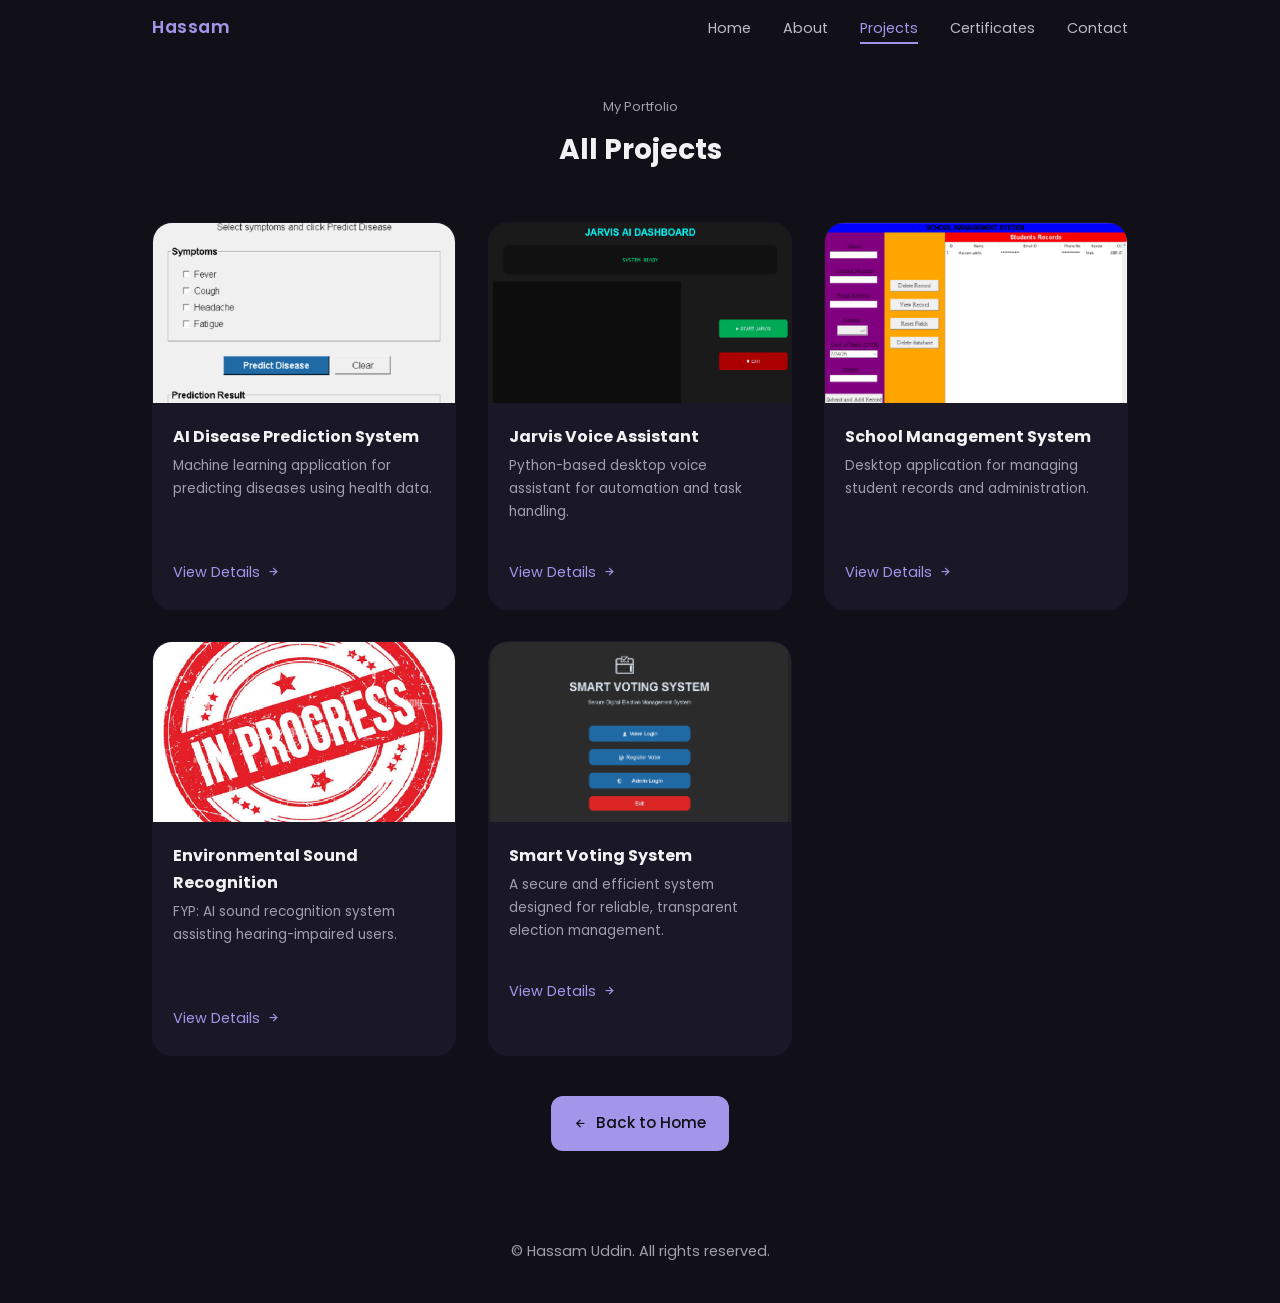
==== projects.html @ e7d29111 "Initial portfolio commit" ====
<!DOCTYPE html>
<html lang="en">

<head>
    <meta charset="UTF-8">
    <meta name="viewport" content="width=device-width, initial-scale=1.0">
    <title>All Projects | Hassam Uddin</title>

    <link rel="preconnect" href="https://fonts.googleapis.com">
    <link rel="preconnect" href="https://fonts.gstatic.com" crossorigin>
    <link href="https://fonts.googleapis.com/css2?family=Poppins:wght@400;500;600;700&display=swap" rel="stylesheet">
    <link href="https://unpkg.com/boxicons@2.1.4/css/boxicons.min.css" rel="stylesheet">

    <link rel="stylesheet" href="style.css">
</head>

<body>

    <header class="header" id="header">
        <nav class="nav container">
            <a href="index.html" class="nav__logo">Hassam</a>

            <div class="nav__menu" id="nav-menu">
                <ul class="nav__list">
                    <li class="nav__item"><a href="index.html#home" class="nav__link">Home</a></li>
                    <li class="nav__item"><a href="index.html#about" class="nav__link">About</a></li>
                    <li class="nav__item"><a href="projects.html" class="nav__link active-link">Projects</a></li>
                    <li class="nav__item"><a href="certificates.html" class="nav__link">Certificates</a></li>
                    <li class="nav__item"><a href="index.html#contact" class="nav__link">Contact</a></li>
                </ul>

                <div class="nav__close" id="nav-close"><i class='bx bx-x'></i></div>
            </div>

            <div class="nav__toggle" id="nav-toggle"><i class='bx bx-grid-alt'></i></div>
        </nav>
    </header>

    <main class="main">
        <section class="work section">
            <span class="section__subtitle">My Portfolio</span>
            <h2 class="section__title">All Projects</h2>

            <div class="work__container container grid" id="projects-container"></div>

            <div style="margin-top: 2.5rem; text-align: center;">
                <a href="index.html" class="button"><i class='bx bx-left-arrow-alt'></i> Back to Home</a>
            </div>
        </section>
    </main>

    <footer class="footer">
        <div class="footer__container container">
            <span class="footer__copy">&#169; Hassam Uddin. All rights reserved.</span>
        </div>
    </footer>

    <div id="modal-container"></div>

    <script src="script.js"></script>
</body>

</html>
---- style.css ----
/*=============== GOOGLE VARIABLES ===============*/
:root {
    --header-height: 3.5rem;

    --hue: 250;

    --first-color: hsl(var(--hue), 66%, 75%);
    --first-color-alt: hsl(var(--hue), 66%, 71%);
    --title-color: hsl(var(--hue), 8%, 95%);
    --text-color: hsl(var(--hue), 8%, 75%);
    --text-color-light: hsl(var(--hue), 8%, 65%);
    --body-color: hsl(var(--hue), 24%, 8%);
    --container-color: hsl(var(--hue), 24%, 12%);

    --body-font: 'Poppins', sans-serif;

    --biggest-font-size: 2.7rem;
    --h1-font-size: 1.75rem;
    --h2-font-size: 1.35rem;
    --h3-font-size: 1.05rem;
    --normal-font-size: .95rem;
    --small-font-size: .813rem;

    --mb-0-5: .5rem;
    --mb-0-75: .75rem;
    --mb-1: 1rem;
    --mb-1-5: 1.5rem;
    --mb-2: 2rem;
    --mb-2-5: 2.5rem;

    --transition: .35s ease;
}

/*=============== BASE ===============*/

* {
    margin: 0;
    padding: 0;
    box-sizing: border-box;
}

html {
    scroll-behavior: smooth;
}

body {
    font-family: var(--body-font);
    font-size: var(--normal-font-size);
    background: var(--body-color);
    color: var(--text-color);
    line-height: 1.7;
}

body::-webkit-scrollbar {
    width: 10px;
}

body::-webkit-scrollbar-track {
    background: var(--body-color);
}

body::-webkit-scrollbar-thumb {
    background: var(--container-color);
    border-radius: 20px;
}

body::-webkit-scrollbar-thumb:hover {
    background: var(--first-color);
}

::selection {
    background: var(--first-color);
    color: var(--body-color);
}

ul {
    list-style: none;
}

a {
    text-decoration: none;
}

img {
    max-width: 100%;
    height: auto;
    display: block;
}

.container {
    max-width: 1024px;
    margin-inline: auto;
    padding-inline: 1.5rem;
}

.grid {
    display: grid;
    gap: 1.5rem;
}

.section {
    padding: 5rem 0 2rem;
}

.section__subtitle {
    display: block;
    text-align: center;
    color: var(--text-color-light);
    font-size: var(--small-font-size);
    margin-bottom: .5rem;
}

.section__title {
    text-align: center;
    color: var(--title-color);
    font-size: var(--h1-font-size);
    margin-bottom: 3rem;
}

/*=============== HEADER ===============*/

.header {
    position: fixed;
    top: 0;
    left: 0;
    width: 100%;
    z-index: 100;
    transition: var(--transition);
}

.header.scroll-header {
    background: rgba(18, 18, 24, .72);
    backdrop-filter: blur(18px);
    -webkit-backdrop-filter: blur(18px);
    box-shadow: 0 6px 30px rgba(0, 0, 0, .35);
}

/*=============== NAV ===============*/

.nav {
    height: var(--header-height);
    display: flex;
    justify-content: space-between;
    align-items: center;
}

.nav__logo {
    color: var(--first-color);
    font-weight: 600;
    font-size: 1.1rem;
    letter-spacing: .5px;
    transition: var(--transition);
}

.nav__logo:hover {
    transform: translateY(-2px);
}

.nav__list {
    display: flex;
    column-gap: 2rem;
}

.nav__link {
    color: var(--text-color);
    position: relative;
    transition: var(--transition);
    font-size: .9rem;
}

.nav__link::after {
    content: '';
    position: absolute;
    width: 0;
    height: 2px;
    left: 0;
    bottom: -6px;
    background: var(--first-color);
    transition: var(--transition);
}

.nav__link:hover,
.active-link {
    color: var(--first-color);
}

.nav__link:hover::after,
.active-link::after {
    width: 100%;
}

/*=============== HOME ===============*/

.home__container {
    row-gap: 2rem;
    padding-top: 5rem;
    text-align: center;
}

.home__greeting {
    color: var(--text-color-light);
}

.home__name {
    color: var(--title-color);
    font-size: var(--biggest-font-size);
    margin: .5rem 0;
}

.home__profession {
    color: var(--first-color);
    font-size: 1.15rem;
    font-weight: 500;
    margin-bottom: .75rem;
}

.home__subtitle {
    max-width: 650px;
    margin: 0 auto 2rem;
    color: var(--text-color-light);
    font-weight: 400;
}

.home__handle {
    justify-self: center;
    width: 240px;
    height: 320px;
    border-radius: 12rem 12rem 1rem 1rem;
    overflow: hidden;

    background: linear-gradient(180deg,
            hsla(250, 66%, 75%, 1),
            hsla(250, 66%, 75%, .15));

    animation: floatImage 5s ease-in-out infinite;
}

.home__img {
    width: 100%;
    height: 100%;
    object-fit: cover;
}

.home__buttons {
    display: flex;
    justify-content: center;
    gap: 1rem;
    margin-top: 2rem;
    flex-wrap: wrap;
}

.button {
    display: inline-flex;
    align-items: center;
    gap: .5rem;
    padding: .9rem 1.4rem;
    border-radius: .75rem;

    background: var(--first-color);
    color: var(--body-color);

    font-weight: 500;

    transition: var(--transition);
}

.button:hover {
    transform: translateY(-4px);
    background: var(--first-color-alt);
    box-shadow: 0 10px 25px rgba(0, 0, 0, .25);
}

.button--ghost {
    background: transparent;
    border: 2px solid var(--first-color);
    color: var(--first-color);
}

.button--ghost:hover {
    color: var(--body-color);
}

.home__social {
    display: flex;
    justify-content: center;
    gap: 1rem;
    margin-top: 2rem;
}

.home__social-link {
    width: 45px;
    height: 45px;

    display: grid;
    place-items: center;

    background: var(--container-color);

    color: var(--first-color);

    border-radius: .75rem;

    font-size: 1.25rem;

    transition: var(--transition);
}

.home__social-link:hover {
    background: var(--first-color);
    color: var(--body-color);
    transform: translateY(-5px);
}

/*=============== FLOAT ANIMATION ===============*/

@keyframes floatImage {

    0% {
        transform: translateY(0);
    }

    50% {
        transform: translateY(-10px);
    }

    100% {
        transform: translateY(0);
    }

}

/*=============== ABOUT ===============*/

.about__container {
    grid-template-columns: repeat(auto-fit, minmax(300px, 1fr));
    align-items: center;
    gap: 3rem;
}

.about__img-wrapper {
    width: 260px;
    height: 320px;
    justify-self: center;

    overflow: hidden;
    border-radius: 1.5rem;

    transition: var(--transition);
}

.about__img {
    width: 100%;
    height: 100%;
    object-fit: cover;

    transition: .6s;
}

.about__img-wrapper:hover .about__img {
    transform: scale(1.08);
}

.about__data {
    text-align: center;
}

.about__description {
    margin-bottom: 2rem;
    color: var(--text-color);
    line-height: 1.9;
}

/*=============== PROJECTS ===============*/

.work__container {
    grid-template-columns: repeat(auto-fit, minmax(260px, 1fr));
    gap: 2rem;
}

.work__card {
    background: var(--container-color);

    border-radius: 1.25rem;

    overflow: hidden;

    cursor: pointer;

    transition: .4s;

    border: 1px solid transparent;
}

.work__card:hover {

    transform: translateY(-10px);

    border-color: rgba(255, 255, 255, .08);

    box-shadow:
        0 15px 35px rgba(0, 0, 0, .35);

}

.work__img {

    width: 100%;
    height: 180px;

    object-fit: cover;

    transition: .5s;

}

.work__card:hover .work__img {

    transform: scale(1.08);

}

.work__title {

    padding: 1.25rem 1.25rem .25rem;

    color: var(--title-color);

    font-size: 1rem;

}

.work__description {

    padding: 0 1.25rem;

    font-size: .85rem;

    color: var(--text-color-light);

    line-height: 1.7;

    min-height: 90px;

}

.work__button {

    display: inline-flex;

    align-items: center;

    gap: .35rem;

    margin: 1rem 1.25rem 1.5rem;

    color: var(--first-color);

    font-size: .9rem;

    transition: .3s;

}

.work__button i {

    transition: .3s;

}

.work__card:hover .work__button i {

    transform: translateX(6px);

}

/*=============== SHOW MORE BUTTON ===============*/

.work__more {

    margin-top: 3rem;

    display: flex;

    justify-content: center;

}

/*=============== CONTACT ===============*/

.contact__content {

    display: grid;

    grid-template-columns: repeat(auto-fit, minmax(250px, 1fr));

    gap: 1.75rem;

}

.contact__card {

    background: var(--container-color);

    padding: 2rem 1.5rem;

    border-radius: 1rem;

    text-align: center;

    transition: .35s;

    border: 1px solid transparent;

}

.contact__card:hover {

    transform: translateY(-8px);

    border-color: rgba(255, 255, 255, .08);

    box-shadow:

        0 15px 35px rgba(0, 0, 0, .35);

}

.contact__card-icon {

    font-size: 2rem;

    color: var(--first-color);

    margin-bottom: .75rem;

}

.contact__card-title {

    color: var(--title-color);

    margin-bottom: .25rem;

}

.contact__card-data {

    display: block;

    margin-bottom: 1rem;

    font-size: .85rem;

    word-break: break-word;

}

.contact__button {

    display: inline-flex;

    align-items: center;

    gap: .35rem;

    color: var(--first-color);

    transition: .3s;

}

.contact__button i {

    transition: .3s;

}

.contact__button:hover i {

    transform: translateX(5px);

}

/*=============== STATUS BADGE ===============*/

.status {

    display: inline-block;

    padding: .3rem .7rem;

    border-radius: 20px;

    background: rgba(138, 180, 255, .15);

    color: var(--first-color);

    font-size: .75rem;

    font-weight: 500;

    margin-top: .5rem;

}

/*=============== MODALS ===============*/

.modal {
    position: fixed;
    inset: 0;

    display: none;
    justify-content: center;
    align-items: center;

    padding: 1rem;

    background: rgba(0, 0, 0, .82);
    backdrop-filter: blur(10px);
    -webkit-backdrop-filter: blur(10px);

    z-index: 1000;

    opacity: 0;
    visibility: hidden;

    transition: .35s ease;
}

.modal.show {
    display: flex;
    opacity: 1;
    visibility: visible;
}

.modal__content {

    position: relative;

    width: 100%;
    max-width: 650px;
    max-height: 90vh;

    overflow-y: auto;

    padding: 2rem;

    border-radius: 1.5rem;

    background: rgba(28, 28, 38, .96);

    border: 1px solid rgba(255, 255, 255, .06);

    box-shadow:
        0 25px 60px rgba(0, 0, 0, .45);

    transform: scale(.9) translateY(20px);

    transition: .35s ease;

}

.modal.show .modal__content {

    transform: scale(1) translateY(0);

}

.modal__content::-webkit-scrollbar {

    width: 8px;

}

.modal__content::-webkit-scrollbar-thumb {

    background: var(--first-color);
    border-radius: 20px;

}

.modal__close {

    position: absolute;

    top: 1rem;
    right: 1.2rem;

    width: 40px;
    height: 40px;

    display: grid;
    place-items: center;

    border-radius: 50%;

    background: rgba(255, 255, 255, .05);

    color: var(--title-color);

    font-size: 1.4rem;

    cursor: pointer;

    transition: .3s;

}

.modal__close:hover {

    background: var(--first-color);

    color: var(--body-color);

    transform: rotate(90deg);

}

.modal__title {

    color: var(--title-color);

    text-align: center;

    margin-bottom: 1.5rem;

}

.modal__img {

    width: 100%;

    border-radius: 1rem;

    margin-bottom: 1.5rem;

    transition: .4s;

}

.modal__img:hover {

    transform: scale(1.02);

}

.modal__img--full {

    max-height: none;

    object-fit: contain;

}

.modal__body h3 {

    color: var(--first-color);

    margin-bottom: .75rem;

}

.modal__body p {

    color: var(--text-color-light);

    line-height: 1.8;

    margin-bottom: 1.25rem;

}

.modal__action {

    margin-top: 1.5rem;

}

/*=============== REVEAL ANIMATION ===============*/

.reveal {

    opacity: 0;

    transform: translateY(40px);

    transition: all .8s ease;

}

.reveal.active {

    opacity: 1;

    transform: translateY(0);

}

/*=============== HOVER IMPROVEMENTS ===============*/

.work__card,
.contact__card,
.button,
.home__social-link,
.about__img-wrapper {

    will-change: transform;

}

/*=============== RESPONSIVE ===============*/

@media screen and (max-width:992px) {

    .container {

        max-width: 90%;

    }

}

@media screen and (max-width:768px) {

    .section {

        padding: 4rem 0 2rem;

    }

    .nav {

        padding-inline: 1rem;

    }

    .nav__list {

        column-gap: 1.2rem;

        flex-wrap: wrap;

        justify-content: center;

    }

    .home__name {

        font-size: 2.3rem;

    }

    .home__profession {

        font-size: 1rem;

    }

    .home__subtitle {

        font-size: .9rem;

    }

    .home__handle {

        width: 210px;
        height: 280px;

    }

    .about__container {

        grid-template-columns: 1fr;

        text-align: center;

    }

    .about__img-wrapper {

        width: 220px;
        height: 280px;

    }

    .modal__content {

        padding: 1.5rem;

    }

}

@media screen and (max-width:576px) {

    .container {

        padding-inline: 1rem;

    }

    .home__buttons {

        flex-direction: column;

        align-items: center;

    }

    .button {

        width: 100%;

        justify-content: center;

    }

    .work__container {

        grid-template-columns: 1fr;

    }

    .contact__content {

        grid-template-columns: 1fr;

    }

    .modal__content {

        max-height: 92vh;

    }

}

@media screen and (min-width:1024px) {

    .section {

        padding: 6rem 0 3rem;

    }

    .home__container {

        padding-top: 6rem;

    }

}

/*=============== END OF FILE ===============*/

/*==================================================
                PROJECTS PAGE
==================================================*/

.projects__list {
    display: flex;
    flex-direction: column;
    gap: 2.5rem;
}

.project__card {

    display: grid;
    grid-template-columns: 320px 1fr;

    gap: 2rem;

    background: var(--container-color);

    border-radius: 1.5rem;

    overflow: hidden;

    transition: .35s;

    border: 1px solid transparent;

}

.project__card:hover {

    transform: translateY(-8px);

    border-color: rgba(255, 255, 255, .08);

    box-shadow: 0 20px 40px rgba(0, 0, 0, .35);

}

.project__image {

    overflow: hidden;

}

.project__image img {

    width: 100%;
    height: 100%;

    object-fit: cover;

    transition: .5s;

}

.project__card:hover .project__image img {

    transform: scale(1.06);

}

.project__content {

    padding: 2rem;

    display: flex;

    flex-direction: column;

    justify-content: center;

}

.project__title {

    font-size: 1.7rem;

    color: var(--title-color);

    margin: .75rem 0;

}

.project__description {

    line-height: 1.8;

    color: var(--text-color);

    margin-bottom: 1.5rem;

}

.project__tech {

    display: flex;

    flex-wrap: wrap;

    gap: .75rem;

    margin-bottom: 2rem;

}

.project__tech span {

    background: rgba(124, 142, 255, .12);

    color: var(--first-color);

    border: 1px solid rgba(124, 142, 255, .15);

    padding: .45rem .9rem;

    border-radius: 30px;

    font-size: .82rem;

    transition: .3s;

}

.project__tech span:hover {

    background: var(--first-color);

    color: var(--body-color);

}

.project__buttons {

    display: flex;

    gap: 1rem;

    flex-wrap: wrap;

}

.project__buttons .button {

    min-width: 160px;

    justify-content: center;

}

/*================ FOOTER ================*/

.footer {

    padding: 4rem 0 2rem;

    text-align: center;

}

.footer__title {

    color: var(--title-color);

    font-size: 1.4rem;

    margin-bottom: .5rem;

}

.footer__subtitle {

    color: var(--text-color-light);

    margin-bottom: 1.5rem;

}

.footer__social {

    display: flex;

    justify-content: center;

    gap: 1rem;

    margin-bottom: 2rem;

}

.footer__social-link {

    width: 45px;
    height: 45px;

    display: grid;

    place-items: center;

    background: var(--container-color);

    border-radius: .75rem;

    color: var(--first-color);

    font-size: 1.25rem;

    transition: .3s;

}

.footer__social-link:hover {

    background: var(--first-color);

    color: var(--body-color);

    transform: translateY(-5px);

}

.footer__copy {

    color: var(--text-color-light);

    font-size: .85rem;

}

/*================ RESPONSIVE ================*/

@media screen and (max-width:992px) {

    .project__card {

        grid-template-columns: 1fr;

    }

    .project__image {

        height: 260px;

    }

}

@media screen and (max-width:576px) {

    .project__content {

        padding: 1.5rem;

    }

    .project__title {

        font-size: 1.35rem;

    }

    .project__buttons {

        flex-direction: column;

    }

    .project__buttons .button {

        width: 100%;

    }

}

/* ==================== HEADER & DESKTOP FIX ==================== */
@media screen and (min-width: 768px) {

    .nav__toggle,
    .nav__close {
        display: none !important;
        /* Hides 4-square icon and X icon on desktop */
    }

    .nav__list {
        display: flex;
        column-gap: 2rem;
        align-items: center;
    }

    .nav__menu {
        margin-left: auto;
        /* Aligns nav links cleanly to the right of the logo */
    }
}

/* ==================== CLEAN FOOTER ==================== */
.footer {
    padding: 2.5rem 0;
    text-align: center;
    background-color: transparent;
}

.footer__container {
    display: flex;
    justify-content: center;
    align-items: center;
}

.footer__copy {
    font-size: 0.9rem;
    color: #a1a1aa;
}

/* ==================== BULLETPROOF MODALS ==================== */
.modal {
    position: fixed;
    top: 0;
    left: 0;
    width: 100%;
    height: 100vh;
    background-color: rgba(0, 0, 0, 0.8);
    backdrop-filter: blur(5px);
    display: none;
    align-items: center;
    justify-content: center;
    padding: 1rem;
    z-index: 9999 !important;
    opacity: 0;
    visibility: hidden;
    transition: opacity 0.3s ease, visibility 0.3s ease;
}

.modal.active-modal,
.modal.show-modal {
    display: flex !important;
    opacity: 1 !important;
    visibility: visible !important;
    pointer-events: auto !important;
}

.modal__content {
    position: relative;
    background-color: #181824;
    padding: 2rem;
    border-radius: 1.25rem;
    max-width: 550px;
    width: 100%;
    max-height: 85vh;
    overflow-y: auto;
    border: 1px solid rgba(255, 255, 255, 0.1);
    box-shadow: 0 10px 30px rgba(0, 0, 0, 0.6);
}

.modal__close {
    position: absolute;
    top: 1rem;
    right: 1.25rem;
    font-size: 2rem;
    color: #fff;
    cursor: pointer;
    line-height: 1;
    z-index: 10;
}

.modal__close:hover {
    color: #9d4edd;
}

.modal__title {
    font-size: 1.3rem;
    color: #fff;
    margin-bottom: 1rem;
}

.modal__img {
    width: 100%;
    height: auto;
    border-radius: 0.75rem;
    margin-bottom: 1rem;
    object-fit: cover;
}

.modal__body {
    color: #ccc;
    font-size: 0.95rem;
    line-height: 1.6;
}
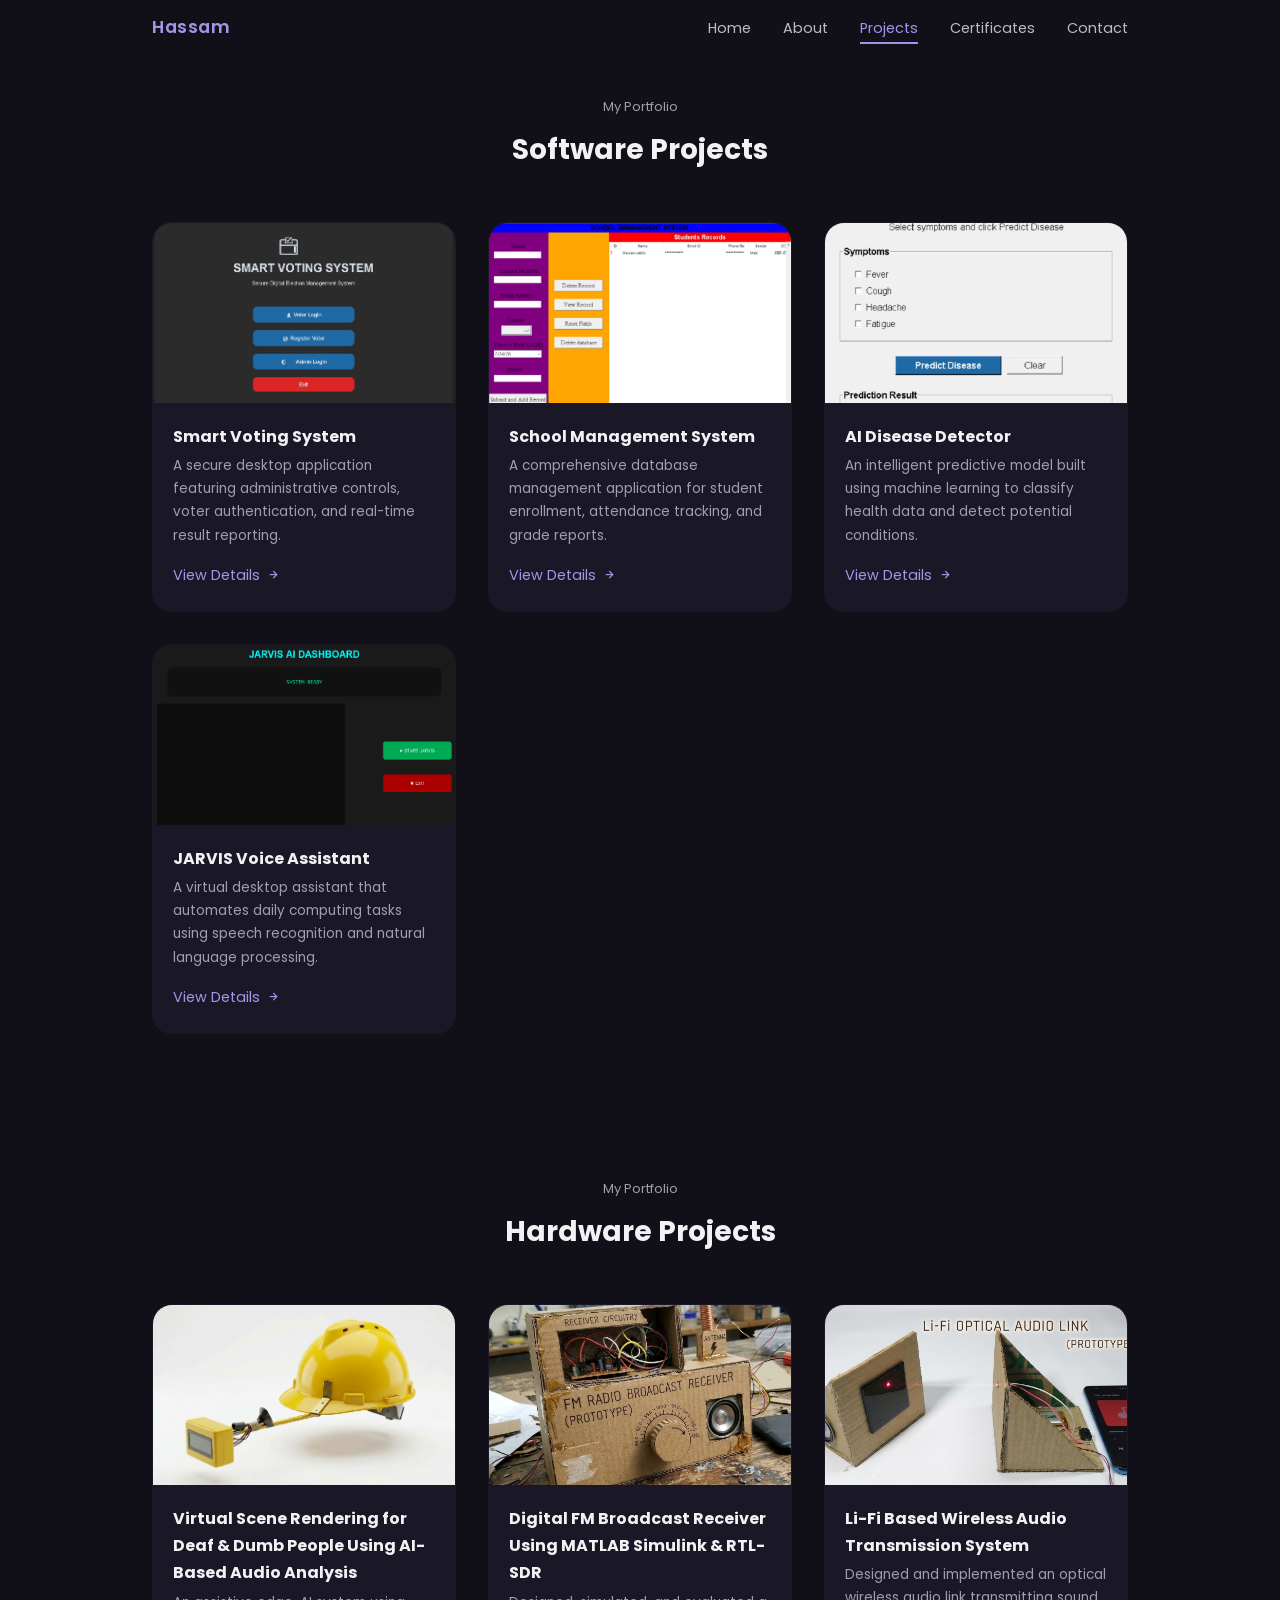
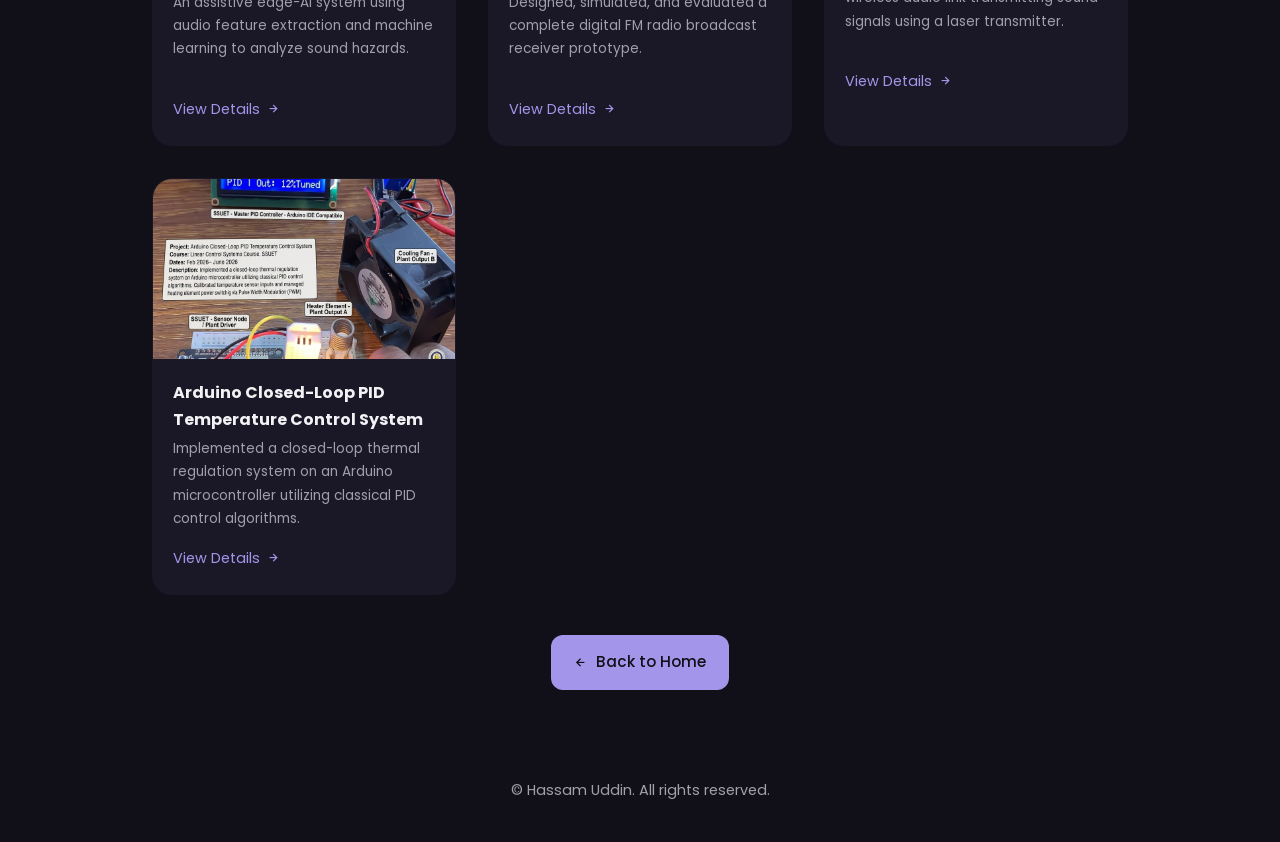
==== commit 7628c08d: "Deploy software/hardware split, certificates, and Arduino PID project" ====
--- a/projects.html
+++ b/projects.html
@@ -37,11 +37,20 @@
     </header>
 
     <main class="main">
+        <!-- SOFTWARE PROJECTS SECTION -->
         <section class="work section">
             <span class="section__subtitle">My Portfolio</span>
-            <h2 class="section__title">All Projects</h2>
+            <h2 class="section__title">Software Projects</h2>
 
-            <div class="work__container container grid" id="projects-container"></div>
+            <div class="work__container container grid" id="software-projects-container"></div>
+        </section>
+
+        <!-- HARDWARE PROJECTS SECTION -->
+        <section class="work section">
+            <span class="section__subtitle">My Portfolio</span>
+            <h2 class="section__title">Hardware Projects</h2>
+
+            <div class="work__container container grid" id="hardware-projects-container"></div>
 
             <div style="margin-top: 2.5rem; text-align: center;">
                 <a href="index.html" class="button"><i class='bx bx-left-arrow-alt'></i> Back to Home</a>
